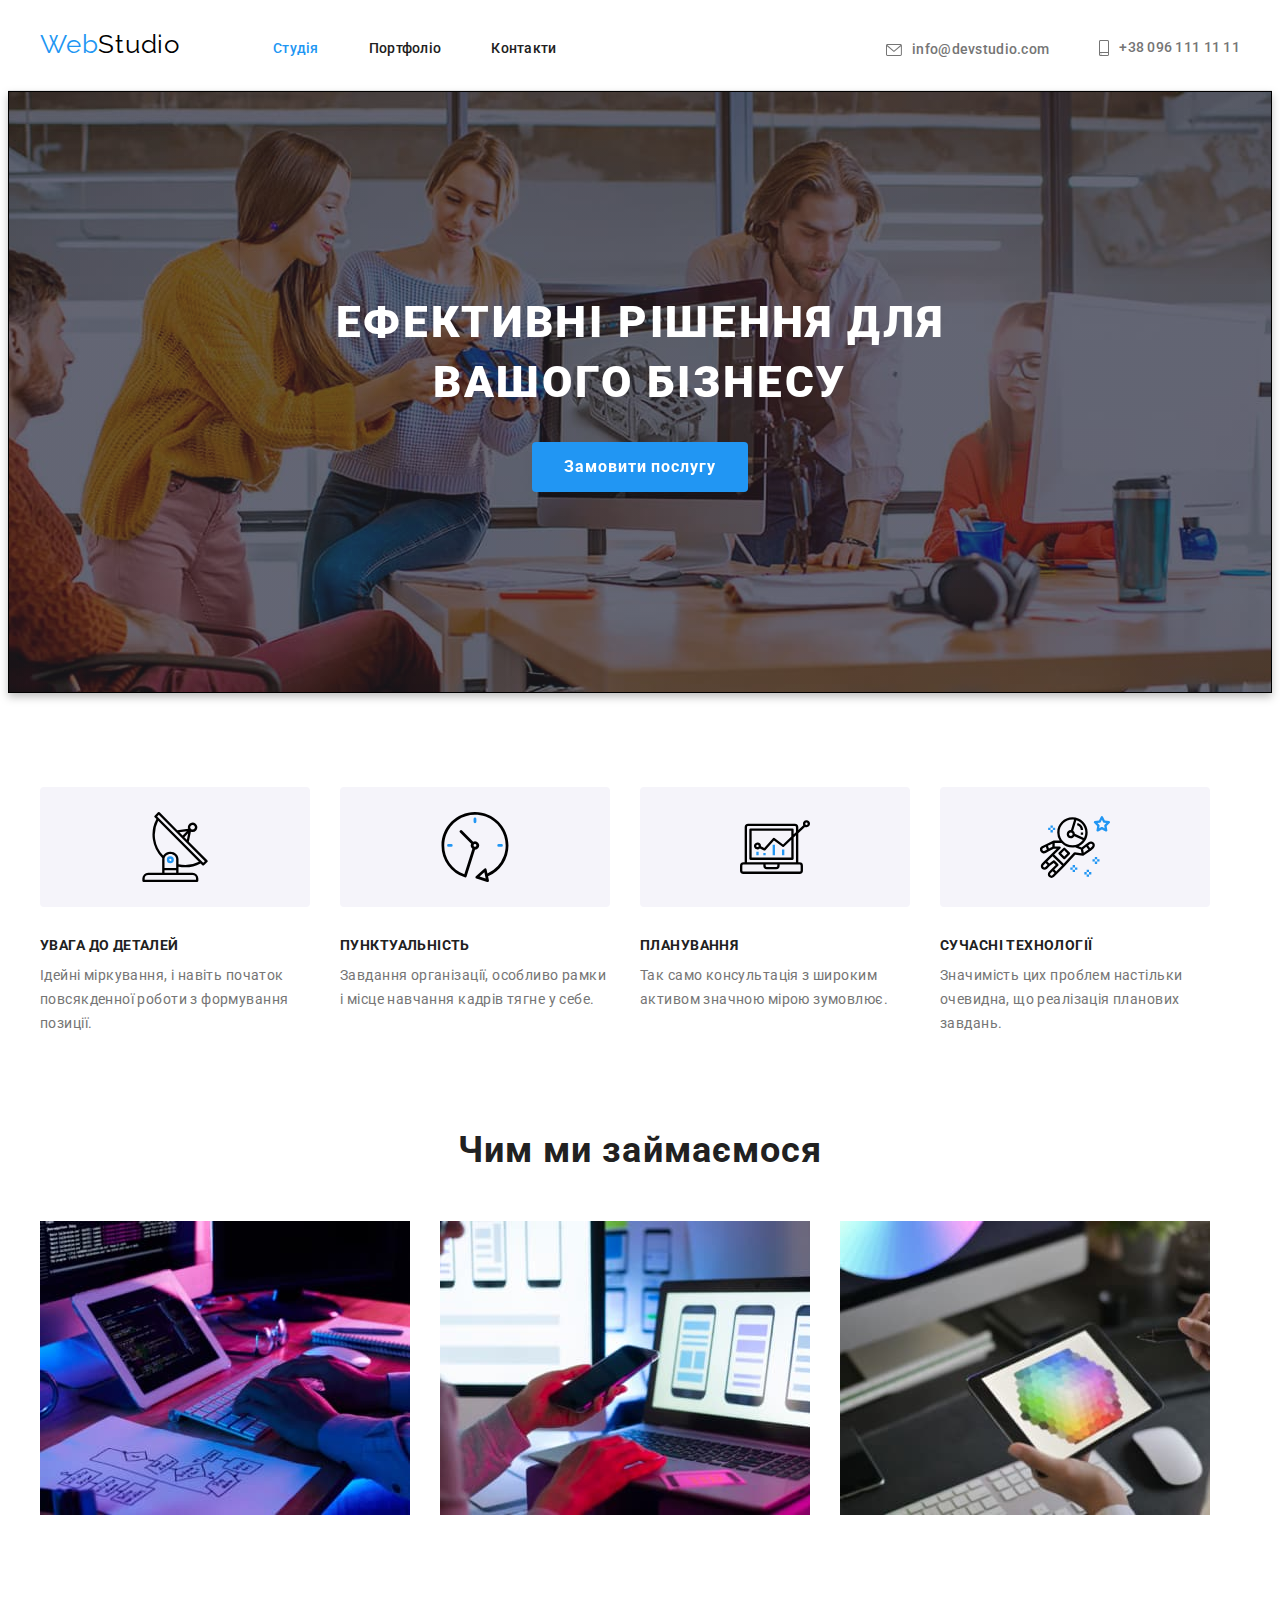
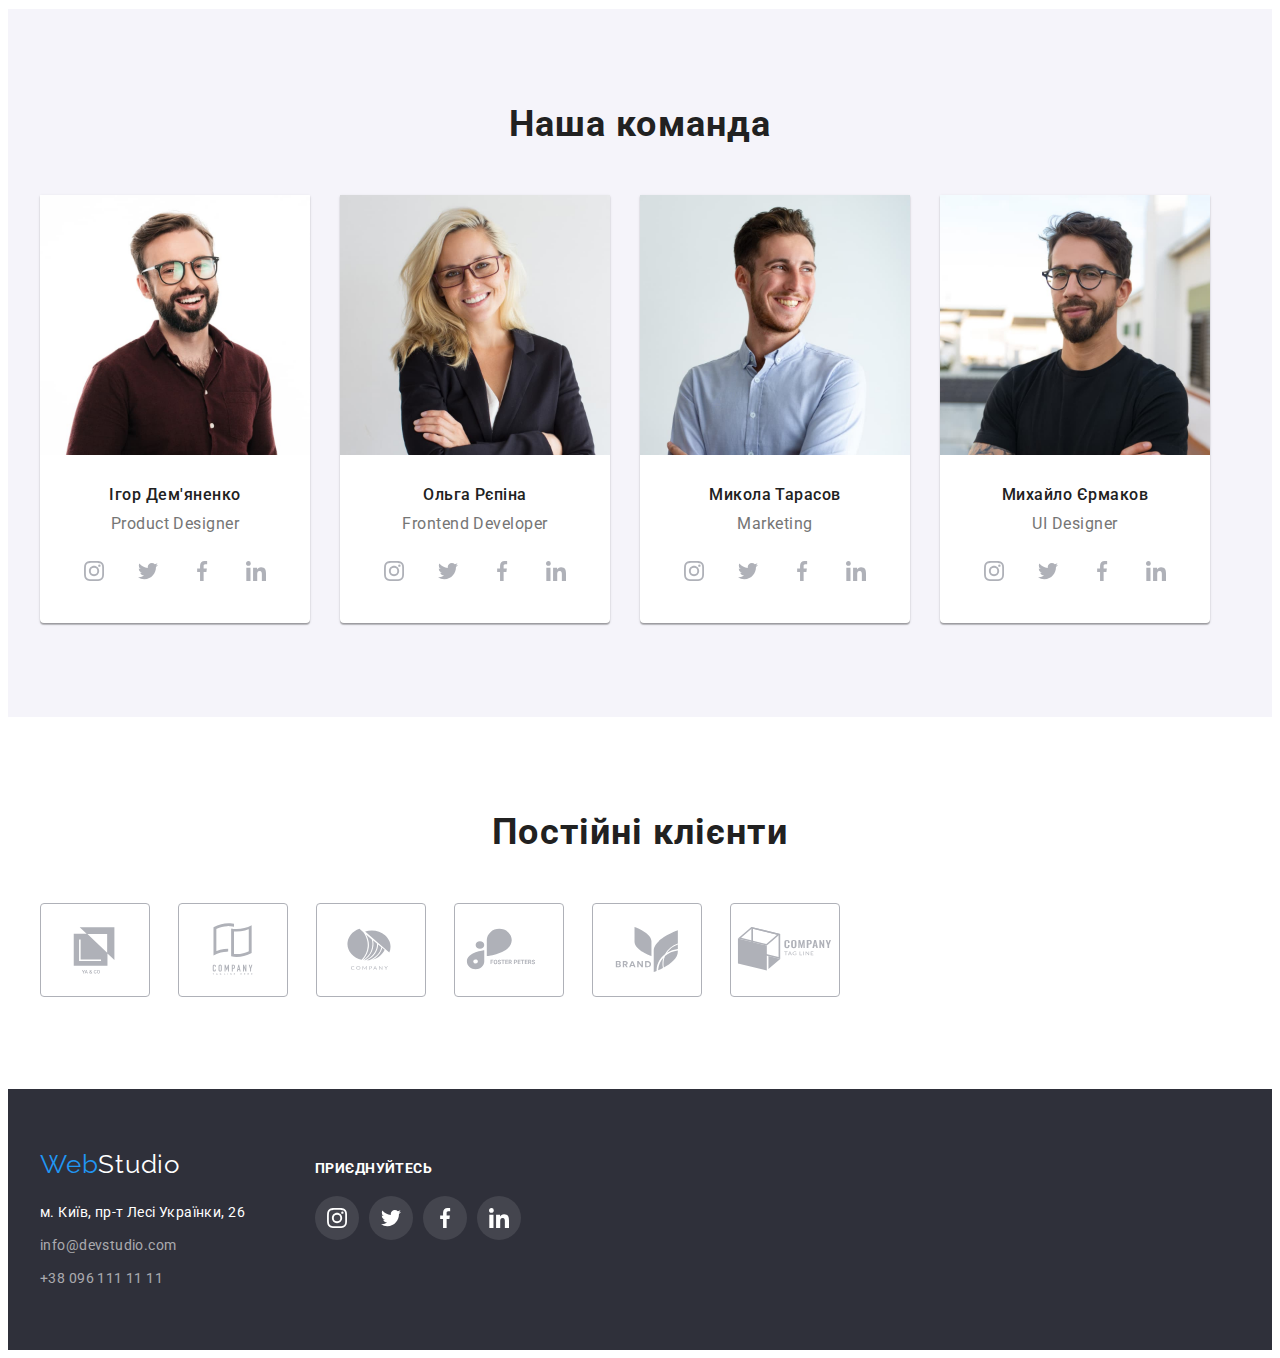
==== index.html @ cbd0a38f "hm4" ====
<!DOCTYPE html>
<html lang="UK">
  <head>
    <meta charset="UTF-8" />
    <meta http-equiv="X-UA-Compatible" content="IE=edge" />
    <meta name="viewport" content="width=device-width, initial-scale=1.0" />
    <title>Document</title>
    <!---------------------------- шфирти -->
    <link rel="preconnect" href="https://fonts.googleapis.com" />
    <link rel="preconnect" href="https://fonts.gstatic.com" crossorigin />
    <link
      href="https://fonts.googleapis.com/css2?family=Montserrat:wght@400;700&family=Raleway:wght@700&family=Roboto:wght@400;500;700;900&display=swap"
      rel="stylesheet"
    />
    <!-- -------------------------------нормалізатор -->
    <link
      rel="stylesheet"
      href="https://cdnjs.cloudflare.com/ajax/libs/modern-normalize/1.1.0/modern-normalize.min.css"
      integrity="sha512-wpPYUAdjBVSE4KJnH1VR1HeZfpl1ub8YT/NKx4PuQ5NmX2tKuGu6U/JRp5y+Y8XG2tV+wKQpNHVUX03MfMFn9Q=="
      crossorigin="anonymous"
      referrerpolicy="no-referrer"
    />
    <!-- ------------------------------------ екстернал табл стилів -->
    <link rel="stylesheet" href="./css/styles.css" />
  </head>
  <body>
    <header class="header">
      <!-- -----------------------------------------------контейнер -->
      <div class="container heder-container">
        <nav class="navigation">
          <a class="logo link" lang="en" href="./index.html"
            >Web<span class="header-logo">Studio</span></a
          >
          <ul class="navigation-list list">
            <li class="navigation-item">
              <a class="navigation-link link current" href="/index.html"
                >Студія</a
              >
            </li>
            <li class="navigation-item">
              <a class="navigation-link link" href="./portfolio.html"
                >Портфоліо</a
              >
            </li>
            <li class="navigation-item">
              <a class="navigation-link link" href="">Контакти</a>
            </li>
          </ul>
        </nav>
        <ul class="contact-list list">
          <li class="contact-item">
            <a class="item-contakt-link link" href="mailto:info@devstudio.com"
              ><svg class="header-mail-icon" width="16" height="12">
                <use href="./images/symbol-defs.svg#icon-envelope"></use></svg
              >info@devstudio.com</a
            >
          </li>
          <li class="contact-item">
            <a class="item-contakt-link link" href="tel:+380961111111"
              ><svg class="heder-tel-icon" width="10" height="16">
                <use href="./images/symbol-defs.svg#icon-smartphone"></use>
              </svg>
              +38 096 111 11 11</a
            >
          </li>
        </ul>
      </div>
    </header>
    <main>
      <!-- герой -->
      <!-- ---------------------------------------------------секція -->
      <section class="hero-section">
        <h1 class="hero-title">
          Ефективні рішення для <br />
          вашого бізнесу
        </h1>
        <button type="button" class="hero-btn">Замовити послугу</button>
      </section>
      <!-- переваги -->
      <!-- ---------------------------------------------------секція -->
      <section class="preference-section">
        <!-- ------------------------------------------------контейнер -->
        <div class="container">
          <h2 class="preference-title visually-hidden">Переваги</h2>
          <!-- Прихований заголовок -->
          <ul class="preference-list list">
            <li class="preference-item">
              <div class="preference-picture">
                <svg class="icon-antenna" width="70" height="70">
                  <use href="./images/symbol-defs.svg#icon-antenna"></use>
                </svg>
              </div>
              <h3 class="preference-subtitle">УВАГА ДО ДЕТАЛЕЙ</h3>
              <p class="preference-text">
                Ідейні міркування, і навіть початок повсякденної роботи з
                формування позиції.
              </p>
            </li>
            <li class="preference-item">
              <div class="preference-picture">
                <svg class="icon-clock" width="70" height="70">
                  <use href="./images/symbol-defs.svg#icon-clock"></use>
                </svg>
              </div>
              <h3 class="preference-subtitle">ПУНКТУАЛЬНІСТЬ</h3>
              <p class="preference-text">
                Завдання організації, особливо рамки і місце навчання кадрів
                тягне у себе.
              </p>
            </li>
            <li class="preference-item">
              <div class="preference-picture">
                <svg class="icon-diagram" width="70" height="70">
                  <use href="./images/symbol-defs.svg#icon-diagram"></use>
                </svg>
              </div>
              <h3 class="preference-subtitle">ПЛАНУВАННЯ</h3>
              <p class="preference-text">
                Так само консультація з широким активом значною мірою зумовлює.
              </p>
            </li>
            <li class="preference-item">
              <div class="preference-picture">
                <svg class="icon-astronaut" width="70" height="70">
                  <use href="./images/symbol-defs.svg#icon-astronaut"></use>
                </svg>
              </div>
              <h3 class="preference-subtitle">СУЧАСНІ ТЕХНОЛОГІЇ</h3>
              <p class="preference-text">
                Значимість цих проблем настільки очевидна, що реалізація
                планових завдань.
              </p>
            </li>
          </ul>
        </div>
      </section>
      <!-- робоча секція -->
      <!-- ---------------------------------------------------секція -->
      <section class="work work-section">
        <!-- ------------------------------------------------контейнер -->
        <div class="container">
          <h2 class="work-title">Чим ми займаємося</h2>
          <ul class="work-list list">
            <li class="work-list-item">
              <a href="">
                <img
                  src="./images/activity-1.jpg"
                  alt="Людина друкує на компютері"
                  width="370"
                />
              </a>
            </li>
            <li class="work-list-item">
              <a href="">
                <img
                  src="./images/activity-2.jpg"
                  alt="Синхронізація мобільного телефону та компютера"
                  width="370"
                />
              </a>
            </li>
            <li class="work-list-item">
              <a href="">
                <img
                  src="./images/activity-3.jpg"
                  alt="Людина малює фігури на планшеті"
                  width="370"
                />
              </a>
            </li>
          </ul>
        </div>
      </section>
      <!-- КОМАНДА -->
      <!-- ----------------------------------------------------секція -->
      <section class="team-section">
        <!-- ------------------------------------------------контейнер -->
        <div class="container">
          <h2 class="team-title">Наша команда</h2>
          <ul class="team-list list">
            <li class="team-list-item">
              <img
                class="team-list-img"
                src="./images/photo-1.jpg"
                alt="Член команди №1"
                width="270"
              />
              <div class="teammate-info">
                <h3 class="team-subtitle">Ігор Дем'яненко</h3>
                <p class="team-text">Product Designer</p>
                <ul class="socials-contacts list">
                  <li class="social-contacts-item">
                    <a
                      class="social-contacts-link link"
                      href="https://www.instagram.com/"
                      target="_blank"
                      rel="noopener noreferrer nofollow"
                      aria-label="Інстаграм"
                    >
                      <svg class="team-soc-icon" width="20" height="20">
                        <use
                          href="./images/symbol-defs.svg#icon-instagram"
                        ></use>
                      </svg>
                    </a>
                  </li>
                  <li class="social-contacts-item">
                    <a
                      class="social-contacts-link link"
                      href="https://twitter.com/"
                      target="_blank"
                      rel="noopener noreferrer nofollow"
                      aria-label="Твіттер"
                    >
                      <svg class="team-soc-icon" width="20" height="20">
                        <use href="./images/symbol-defs.svg#icon-twitter"></use>
                      </svg>
                    </a>
                  </li>
                  <li class="social-contacts-item">
                    <a
                      class="social-contacts-link link"
                      href="https://www.facebook.com/"
                      target="_blank"
                      rel="noopener noreferrer nofollow"
                      aria-label="Фейсбук"
                    >
                      <svg class="team-soc-icon" width="20" height="20">
                        <use
                          href="./images/symbol-defs.svg#icon-facebook"
                        ></use>
                      </svg>
                    </a>
                  </li>
                  <li class="social-contacts-item">
                    <a
                      class="social-contacts-link link"
                      href="https://www.linkedin.com"
                      target="_blank"
                      rel="noopener noreferrer nofollow"
                      aria-label="Лінкедін"
                    >
                      <svg class="team-soc-icon" width="20" height="20">
                        <use
                          href="./images/symbol-defs.svg#icon-linkedin"
                        ></use>
                      </svg>
                    </a>
                  </li>
                </ul>
              </div>
            </li>
            <li class="team-list-item">
              <img
                class="team-list-img"
                src="./images/photo-2.jpg"
                alt="Член команди №2"
                width="270"
              />
              <div class="teammate-info">
                <h3 class="team-subtitle">Ольга Рєпіна</h3>
                <p class="team-text">Frontend Developer</p>
                <ul class="socials-contacts list">
                  <li class="social-contacts-item">
                    <a
                      class="social-contacts-link link"
                      href="https://www.instagram.com/"
                      target="_blank"
                      rel="noopener noreferrer nofollow"
                      aria-label="Інстаграм"
                    >
                      <svg class="team-soc-icon" width="20" height="20">
                        <use
                          href="./images/symbol-defs.svg#icon-instagram"
                        ></use>
                      </svg>
                    </a>
                  </li>
                  <li class="social-contacts-item">
                    <a
                      class="social-contacts-link link"
                      href="https://twitter.com/"
                      target="_blank"
                      rel="noopener noreferrer nofollow"
                      aria-label="Твіттер"
                    >
                      <svg class="team-soc-icon" width="20" height="20">
                        <use href="./images/symbol-defs.svg#icon-twitter"></use>
                      </svg>
                    </a>
                  </li>
                  <li class="social-contacts-item">
                    <a
                      class="social-contacts-link link"
                      href="https://www.facebook.com/"
                      target="_blank"
                      rel="noopener noreferrer nofollow"
                      aria-label="Фейсбук"
                    >
                      <svg class="team-soc-icon" width="20" height="20">
                        <use
                          href="./images/symbol-defs.svg#icon-facebook"
                        ></use>
                      </svg>
                    </a>
                  </li>
                  <li class="social-contacts-item">
                    <a
                      class="social-contacts-link link"
                      href="https://www.linkedin.com"
                      target="_blank"
                      rel="noopener noreferrer nofollow"
                      aria-label="Лінкедін"
                    >
                      <svg class="team-soc-icon" width="20" height="20">
                        <use
                          href="./images/symbol-defs.svg#icon-linkedin"
                        ></use>
                      </svg>
                    </a>
                  </li>
                </ul>
              </div>
            </li>
            <li class="team-list-item">
              <img
                class="team-list-img"
                src="./images/photo-3.jpg"
                alt="Член команди №3"
                width="270"
              />
              <div class="teammate-info">
                <h3 class="team-subtitle">Микола Тарасов</h3>
                <p class="team-text">Marketing</p>
                <ul class="socials-contacts list">
                  <li class="social-contacts-item">
                    <a
                      class="social-contacts-link link"
                      href="https://www.instagram.com/"
                      target="_blank"
                      rel="noopener noreferrer nofollow"
                      aria-label="Інстаграм"
                    >
                      <svg class="team-soc-icon" width="20" height="20">
                        <use
                          href="./images/symbol-defs.svg#icon-instagram"
                        ></use>
                      </svg>
                    </a>
                  </li>
                  <li class="social-contacts-item">
                    <a
                      class="social-contacts-link link"
                      href="https://twitter.com/"
                      target="_blank"
                      rel="noopener noreferrer nofollow"
                      aria-label="Твіттер"
                    >
                      <svg class="team-soc-icon" width="20" height="20">
                        <use href="./images/symbol-defs.svg#icon-twitter"></use>
                      </svg>
                    </a>
                  </li>
                  <li class="social-contacts-item">
                    <a
                      class="social-contacts-link link"
                      href="https://www.facebook.com/"
                      target="_blank"
                      rel="noopener noreferrer nofollow"
                      aria-label="Фейсбук"
                    >
                      <svg class="team-soc-icon" width="20" height="20">
                        <use
                          href="./images/symbol-defs.svg#icon-facebook"
                        ></use>
                      </svg>
                    </a>
                  </li>
                  <li class="social-contacts-item">
                    <a
                      class="social-contacts-link link"
                      href="https://www.linkedin.com"
                      target="_blank"
                      rel="noopener noreferrer nofollow"
                      aria-label="Лінкедін"
                    >
                      <svg class="team-soc-icon" width="20" height="20">
                        <use
                          href="./images/symbol-defs.svg#icon-linkedin"
                        ></use>
                      </svg>
                    </a>
                  </li>
                </ul>
              </div>
            </li>
            <li class="team-list-item">
              <img
                class="team-list-img"
                src="./images/photo-4.jpg"
                alt="Член команди №4"
                width="270"
              />
              <div class="teammate-info">
                <h3 class="team-subtitle">Михайло Єрмаков</h3>
                <p class="team-text">UI Designer</p>
                <ul class="socials-contacts list">
                  <li class="social-contacts-item">
                    <a
                      class="social-contacts-link link"
                      href="https://www.instagram.com/"
                      target="_blank"
                      rel="noopener noreferrer nofollow"
                      aria-label="Інстаграм"
                    >
                      <svg class="team-soc-icon" width="20" height="20">
                        <use
                          href="./images/symbol-defs.svg#icon-instagram"
                        ></use>
                      </svg>
                    </a>
                  </li>
                  <li class="social-contacts-item">
                    <a
                      class="social-contacts-link link"
                      href="https://twitter.com/"
                      target="_blank"
                      rel="noopener noreferrer nofollow"
                      aria-label="Твіттер"
                    >
                      <svg class="team-soc-icon" width="20" height="20">
                        <use href="./images/symbol-defs.svg#icon-twitter"></use>
                      </svg>
                    </a>
                  </li>
                  <li class="social-contacts-item">
                    <a
                      class="social-contacts-link link"
                      href="https://www.facebook.com/"
                      target="_blank"
                      rel="noopener noreferrer nofollow"
                      aria-label="Фейсбук"
                    >
                      <svg class="team-soc-icon" width="20" height="20">
                        <use
                          href="./images/symbol-defs.svg#icon-facebook"
                        ></use>
                      </svg>
                    </a>
                  </li>
                  <li class="social-contacts-item">
                    <a
                      class="social-contacts-link link"
                      href="https://www.linkedin.com"
                      target="_blank"
                      rel="noopener noreferrer nofollow"
                      aria-label="Лінкедін"
                    >
                      <svg class="team-soc-icon" width="20" height="20">
                        <use
                          href="./images/symbol-defs.svg#icon-linkedin"
                        ></use>
                      </svg>
                    </a>
                  </li>
                </ul>
              </div>
            </li>
          </ul>
        </div>
      </section>
      <!-- -----------------------------------------ПОСТІЙНІ КЛІЄНТИ -->
      <!-- --------------------------------------------секція -->
      <section class="clients-section">
        <div class="container">
          <h2 class="clients-title">Постійні клієнти</h2>
          <ul class="clients-list list">
            <li class="client-item">
              <a
                class="client-link link"
                href=""
                target="_blank"
                rel="noopener noreferrer nofollow"
                aria-label="клієнт"
              >
                <svg class="clients-icon" width="106" height="60">
                  <use href="./images/symbol-defs.svg#icon-Logo"></use></svg
              ></a>
            </li>
            <li class="client-item">
              <a
                class="client-link link"
                href=""
                target="_blank"
                rel="noopener noreferrer nofollow"
                aria-label="клієнт"
              >
                <svg class="clients-icon" width="106" height="60">
                  <use href="./images/symbol-defs.svg#icon-Logo-1"></use></svg
              ></a>
            </li>
            <li class="client-item">
              <a
                class="client-link link"
                href=""
                target="_blank"
                rel="noopener noreferrer nofollow"
                aria-label="клієнт"
              >
                <svg class="clients-icon" width="106" height="60">
                  <use href="./images/symbol-defs.svg#icon-Logo-2"></use></svg
              ></a>
            </li>
            <li class="client-item">
              <a
                class="client-link link"
                href=""
                target="_blank"
                rel="noopener noreferrer nofollow"
                aria-label="клієнт"
              >
                <svg class="clients-icon" width="106" height="60">
                  <use href="./images/symbol-defs.svg#icon-Logo-3"></use></svg
              ></a>
            </li>
            <li class="client-item">
              <a
                class="client-link link"
                href=""
                target="_blank"
                rel="noopener noreferrer nofollow"
                aria-label="клієнт"
              >
                <svg class="clients-icon" width="106" height="60">
                  <use href="./images/symbol-defs.svg#icon-Logo-4"></use></svg
              ></a>
            </li>
            <li class="client-item">
              <a
                class="client-link link"
                href=""
                target="_blank"
                rel="noopener noreferrer nofollow"
                aria-label="клієнт"
              >
                <svg class="clients-icon" width="106" height="60">
                  <use href="./images/symbol-defs.svg#icon-Logo-5"></use></svg
              ></a>
            </li>
          </ul>
        </div>
      </section>
    </main>
    <!-- ФУТЕР -->
    <footer class="footer">
      <!-- -----------------------------------------------контейнер -->
      <div class="container footer-container">
        <div class="footer-addres">
          <a class="logo-link-footer link" href="./index.html"
            >Web<span class="footer-logo">Studio</span></a
          >
          <address class="address">
            <ul class="address-list list">
              <li class="address-link-item">
                <a
                  class="address-map"
                  href=""
                  target="_blank"
                  rel="noopener noreferrer nofollow"
                  >м. Київ, пр-т Лесі Українки, 26</a
                >
              </li>
              <li class="address-link-item">
                <a class="address-mail" href="mailto:info@devstudio.com"
                  >info@devstudio.com</a
                >
              </li>
              <li class="address-link-item">
                <a class="address-tel" href="tel:+380961111111"
                  >+38 096 111 11 11</a
                >
              </li>
            </ul>
          </address>
        </div>
        <div class="social-footer">
          <h3 class="social-frtitle">приєднуйтесь</h3>
          <ul class="social-frlist list">
            <li class="social-fritem">
              <a
                class="social-frlink link"
                href="https://www.instagram.com/"
                target="_blank"
                rel="noopener noreferrer nofollow"
                aria-label="Інстаграм"
              >
                <svg class="footer-soc-icon" width="20" height="20">
                  <use
                    href="./images/symbol-defs.svg#icon-instagram"
                  ></use></svg
              ></a>
            </li>
            <li class="social-fritem">
              <a
                class="social-frlink link"
                href="https://twitter.com/"
                target="_blank"
                rel="noopener noreferrer nofollow"
                aria-label="Твіттер"
              >
                <svg class="footer-soc-icon" width="20" height="20">
                  <use href="./images/symbol-defs.svg#icon-twitter"></use></svg
              ></a>
            </li>
            <li class="social-fritem">
              <a
                class="social-frlink link"
                href="https://www.facebook.com/"
                target="_blank"
                rel="noopener noreferrer nofollow"
                aria-label="Фейсбук"
              >
                <svg class="footer-soc-icon" width="20" height="20">
                  <use href="./images/symbol-defs.svg#icon-facebook"></use></svg
              ></a>
            </li>
            <li class="social-fritem">
              <a
                class="social-frlink link"
                href="https://www.linkedin.com"
                target="_blank"
                rel="noopener noreferrer nofollow"
                aria-label="Лінкедін"
              >
                <svg class="footer-soc-icon" width="20" height="20">
                  <use href="./images/symbol-defs.svg#icon-linkedin"></use></svg
              ></a>
            </li>
          </ul>
        </div>
      </div>
    </footer>
  </body>
</html>
---- css/styles.css ----
:root {
  --brand-color: #2196f3;
  --text-color: #757575;
}

body {
  font-family: "Roboto", sans-serif;
  background-color: #ffffff;
}

/*---------------------- лінк ліст */
.link {
  text-decoration: none;
}
.list {
  list-style: none;
  margin: 0;
  padding: 0;
}
h1,
h2,
h3,
h4,
h5,
h6,
p {
  margin: 0;
}
img {
  display: block;
  max-width: 100%;
  height: auto;
}
.container {
  width: 1200px;
  padding-left: 15px;
  padding-right: 15px;
  margin-left: auto;
  margin-right: auto;
}
/* ------------------------------Хедер */
.header {
  background-color: #ffffff;
  border-bottom: 1px solid #ececec;
}
.logo {
  font-family: "Raleway", sans-serif;
  font-size: 26px;
  line-height: 1.19;
  letter-spacing: 0.03em;
  color: var(--brand-color);
}

.header-logo {
  color: #000000;
}

.heder-container {
  display: flex;
  align-items: center;
}

/*---------------------- навігація */

.navigation {
  display: flex;
  align-items: baseline;
}

.navigation-list {
  display: flex;
  margin-left: 93px;
  text-align: center;
}
.navigation-item:not(:last-child) {
  margin-right: 50px;
}

.navigation-link {
  display: block;
  padding-top: 32px;
  padding-bottom: 32px;

  font-weight: 500;
  font-size: 14px;
  line-height: 1.14;
  letter-spacing: 0.02em;
  color: #212121;
}
.navigation-link:hover,
.navigation-link:focus {
  color: var(--brand-color);
}
.contact-list {
  display: flex;
  margin-left: auto;
  align-items: baseline;
}
.contact-item:not(:last-child) {
  margin-right: 50px;
}
.item-contakt-link {
  display: flex;
  align-items: center;
  padding-top: 32px;
  padding-bottom: 32px;

  font-weight: 500;
  font-size: 14px;
  line-height: 1.14;
  letter-spacing: 0.02em;
  color: var(--text-color);
}
.header-mail-icon,
.heder-tel-icon {
  fill: currentColor;
  margin-right: 10px;
}
.item-contakt-link:hover,
.item-contakt-link:focus {
  color: var(--brand-color);
}
.navigation-link.current {
  color: var(--brand-color);
}

/*------------------------------ ГЕРОЙ */
.hero-section {
  max-width: 1600px;
  margin-left: auto;
  margin-right: auto;
  padding-top: 200px;
  padding-bottom: 200px;
  text-align: center;
  border: 1px solid #000000;
  filter: drop-shadow(0px 4px 4px rgba(0, 0, 0, 0.25));

  background: #2f303a;
  background-image: linear-gradient(
      rgba(47, 48, 58, 0.4),
      rgba(47, 48, 58, 0.4)
    ),
    url(../images/hero-img.jpg);
  background-repeat: no-repeat;
  background-position: center;
  background-size: cover;
}

.hero-title {
  font-weight: 900;
  font-size: 44px;
  line-height: calc(60 / 44);
  text-align: center;
  letter-spacing: 0.06em;
  text-transform: uppercase;
  color: #ffffff;
  margin-bottom: 30px;
}

.hero-btn {
  display: inline-block;
  font-family: inherit;
  font-style: normal;
  font-weight: 700;
  font-size: 16px;
  line-height: calc(30 / 16);
  letter-spacing: 0.06em;
  color: #ffffff;

  min-width: 216px;
  min-height: 50px;
  padding: 8px 30px;
  border-radius: 4px;
  border-color: transparent;
  cursor: pointer;
  background: var(--brand-color);
}

.hero-btn:hover,
.hero-btn:focus {
  background-color: rgb(8, 117, 219);
}

/*------------------------------ ПЕРЕВАГИ */
.preference-section {
  padding-top: 94px;
  padding-bottom: 94px;
}
.visually-hidden {
  position: absolute;
  white-space: nowrap;
  width: 1px;
  height: 1px;
  overflow: hidden;
  border: 0;
  padding: 0;
  clip: rect(0 0 0 0);
  clip-path: inset(50%);
  margin: -1px;
}
.preference-list {
  display: flex;
  text-align: left;
  gap: 30px;
}
.preference-item {
  width: 270px;
}
.preference-picture {
  display: flex;
  justify-content: center;
  align-items: center;
  height: 120px;
  background-color: #f5f4fa;
  border-radius: 4px;
  margin-bottom: 30px;
}

.preference-subtitle {
  font-size: 14px;
  line-height: calc(16 / 14);
  letter-spacing: 0.03em;
  text-transform: uppercase;
  color: #212121;

  margin-bottom: 10px;
}
.preference-text {
  font-size: 14px;
  line-height: calc(24 / 14);
  letter-spacing: 0.03em;
  color: var(--text-color);
}

/* -----------------------------ЗАЙНЯТІСТЬ */
.work-section {
  padding-bottom: 94px;
}
.work-title {
  font-size: 36px;
  line-height: calc(42 / 36);
  text-align: center;
  letter-spacing: 0.03em;
  color: #212121;

  margin-bottom: 50px;
}
.work-list {
  display: flex;
  gap: 30px;
}

/* ------------------------------КОМАНДА */
.team-section {
  padding-top: 94px;
  padding-bottom: 94px;
  background: #f5f4fa;
}

.team-title {
  font-size: 36px;
  line-height: calc(42 / 36);
  text-align: center;
  letter-spacing: 0.03em;
  color: #212121;
  margin-bottom: 50px;
}
.team-list {
  display: flex;
  gap: 30px;
}

.team-list-item {
  width: 270px;
  border-radius: 0px 0px 4px 4px;
  background: #ffffff;
  box-shadow: 0px 1px 3px rgba(0, 0, 0, 0.12), 0px 1px 1px rgba(0, 0, 0, 0.14),
    0px 2px 1px rgba(0, 0, 0, 0.2);
}
.teammate-info {
  text-align: center;
  padding-top: 30px;
  padding-bottom: 30px;
}
.team-subtitle {
  font-weight: 500;
  font-size: 16px;
  line-height: calc(19 / 16);
  letter-spacing: 0.03em;
  color: #212121;

  margin-bottom: 10px;
}
.team-text {
  font-size: 16px;
  line-height: calc(19 / 16);
  letter-spacing: 0.03em;
  color: var(--text-color);
  margin-bottom: 16px;
}
.socials-contacts {
  display: flex;
  justify-content: center;
  align-items: center;
  gap: 10px;
}
.social-contacts-item {
  width: 44px;
  height: 44px;
}
.social-contacts-link {
  display: flex;
  justify-content: center;
  align-items: center;
  border-radius: 50%;
  width: 100%;
  height: 100%;
  color: #AFB1B8;
}
.team-soc-icon {
  fill: currentColor;
}
.social-contacts-link:hover,
.social-contacts-link:focus {
  background-color: var(--brand-color);
}
.social-contacts-link:hover .team-soc-icon,
.social-contacts-link:focus .team-soc-icon {
  fill: #ffffff;
}
/* <!-- -----------ПОСТІЙНІ КЛІЄНТИ --> */
.clients-section {
  padding-top: 94px;
  padding-bottom: 94px;
}
.clients-title {
  font-size: 36px;
  line-height: calc(42 / 36);
  text-align: center;
  letter-spacing: 0.03em;
  color: #212121;
  margin-bottom: 50px;
}

.clients-list {
  display: flex;
  gap: 30px;
}
.client-item {
  flex-basis: calc((100% -30 * 5) / 6);
  height: 92px;
}
.client-link {
  width: 100%;
  height: 100%;

  display: flex;
  justify-content: center;
  align-items: center;
  color: #afb1b8;
  border: 1px solid #afb1b8;
  border-radius: 4px;
}
.client-link:hover,
.client-link:focus {
  border: 1px solid var(--brand-color);
}
.clients-icon {
  fill: currentColor;
}
.client-link:hover .clients-icon,
.client-link:focus .clients-icon {
  fill: var(--brand-color);
}

/* _____________________ФУТЕР */

.footer {
  background: #2f303a;
  padding-top: 60px;
  padding-bottom: 60px;
}
.footer-container {
  display: flex;
  align-items: baseline;
}
.logo-link-footer {
  display: inline-block;
  font-family: "Raleway", sans-serif;
  font-size: 26px;
  line-height: calc(31 / 26);
  letter-spacing: 0.03em;
  color: var(--brand-color);
  margin-bottom: 20px;
}
.footer-logo {
  color: #ffffff;
}

.address-map {
  font-size: 14px;
  line-height: calc(24 / 14);
  letter-spacing: 0.03em;
  font-style: normal;
  color: #ffffff;
  display: inline-block;
  margin-bottom: 9px;
}

.address-map,
.address-tel,
.address-mail {
  text-decoration: none;
}

.address-mail {
  display: inline-block;
  margin-bottom: 9px;
}
.address-tel,
.address-mail {
  font-style: normal;
  font-size: 14px;
  line-height: calc(24 / 14);
  letter-spacing: 0.03em;
  color: rgba(255, 255, 255, 0.6);
}
.address-tel:hover,
.address-tel:focus {
  color: var(--brand-color);
}
.address-mail:hover,
.address-mail:focus {
  color: var(--brand-color);
}
.social-footer {
  margin-left: 70px;
}
.social-frtitle {
  font-size: 14px;
  line-height: calc(16 / 14);
  letter-spacing: 0.03em;
  text-transform: uppercase;
  color: #ffffff;
  margin-bottom: 20px;
}
.social-frlist {
  display: flex;
  justify-content: center;
  text-align: center;
  gap: 10px;
}
.social-fritem {
  width: 44px;
  height: 44px;
}
.social-frlink {
  display: flex;
  justify-content: center;
  align-items: center;
  width: 100%;
  height: 100%;
  color: #ffffff;
  background-color: rgba(255, 255, 255, 0.1);
  border-radius: 50%;
}
.social-frlink:hover,
.social-frlink:focus {
  background-color: var(--brand-color);
}
.footer-soc-icon {
  fill: currentColor;
}

/* =================================== */
/* =========ПОРТФОЛІО ХТМЛ============ */
/* =================================== */
.portfolio-section {
  padding-top: 94px;
  padding-bottom: 94px;
}
.portfolio-filtrs {
  display: flex;
  gap: 8px;
  align-items: center;
  justify-content: center;
  margin-bottom: 50px;
}

.filtr-btn {
  font-family: inherit;
  font-style: normal;
  font-weight: 500;
  font-size: 16px;
  line-height: calc(26 / 16);
  text-align: center;
  letter-spacing: 0.03em;
  color: #212121;
  background: #f5f4fa;
  border-radius: 4px;
  cursor: pointer;
  padding: 6px 22px;
  border-color: transparent;
}
.filtr-btn:hover,
.filtr-btn:focus {
  color: #ffffff;
  background-color: var(--brand-color);
  box-shadow: 0px 3px 1px rgba(0, 0, 0, 0.1), 0px 1px 2px rgba(0, 0, 0, 0.08),
    0px 2px 2px rgba(0, 0, 0, 0.12);
}

/* список 2 */
.portfolio-projects {
  display: flex;
  flex-wrap: wrap;
  margin-left: -30px;
  margin-top: -30px;
}
.p-projects-item {
  flex-basis: calc(100% / 3 - 30px);
  margin-left: 30px;
  margin-top: 30px;
}
.p-projects-title {
  margin-bottom: 4px;
  font-size: 18px;
  line-height: calc(36 / 18);
  letter-spacing: 0.06em;
  color: #212121;
}
.p-projects-text {
  font-size: 16px;
  line-height: calc(30 / 16);
  letter-spacing: 0.03em;
  color: #757575;
}
.project-info {
  padding: 20px 24px;
  border: 1px solid #eeeeee;
  border-top: none;
}
.p-projects-link {
  display: block;
}
.p-projects-item:hover .p-projects-link,
.p-projects-item:focus .p-projects-link {
  box-shadow: 0px 1px 1px rgba(0, 0, 0, 0.12), 0px 4px 4px rgba(0, 0, 0, 0.06),
    1px 4px 6px rgba(0, 0, 0, 0.16);
}
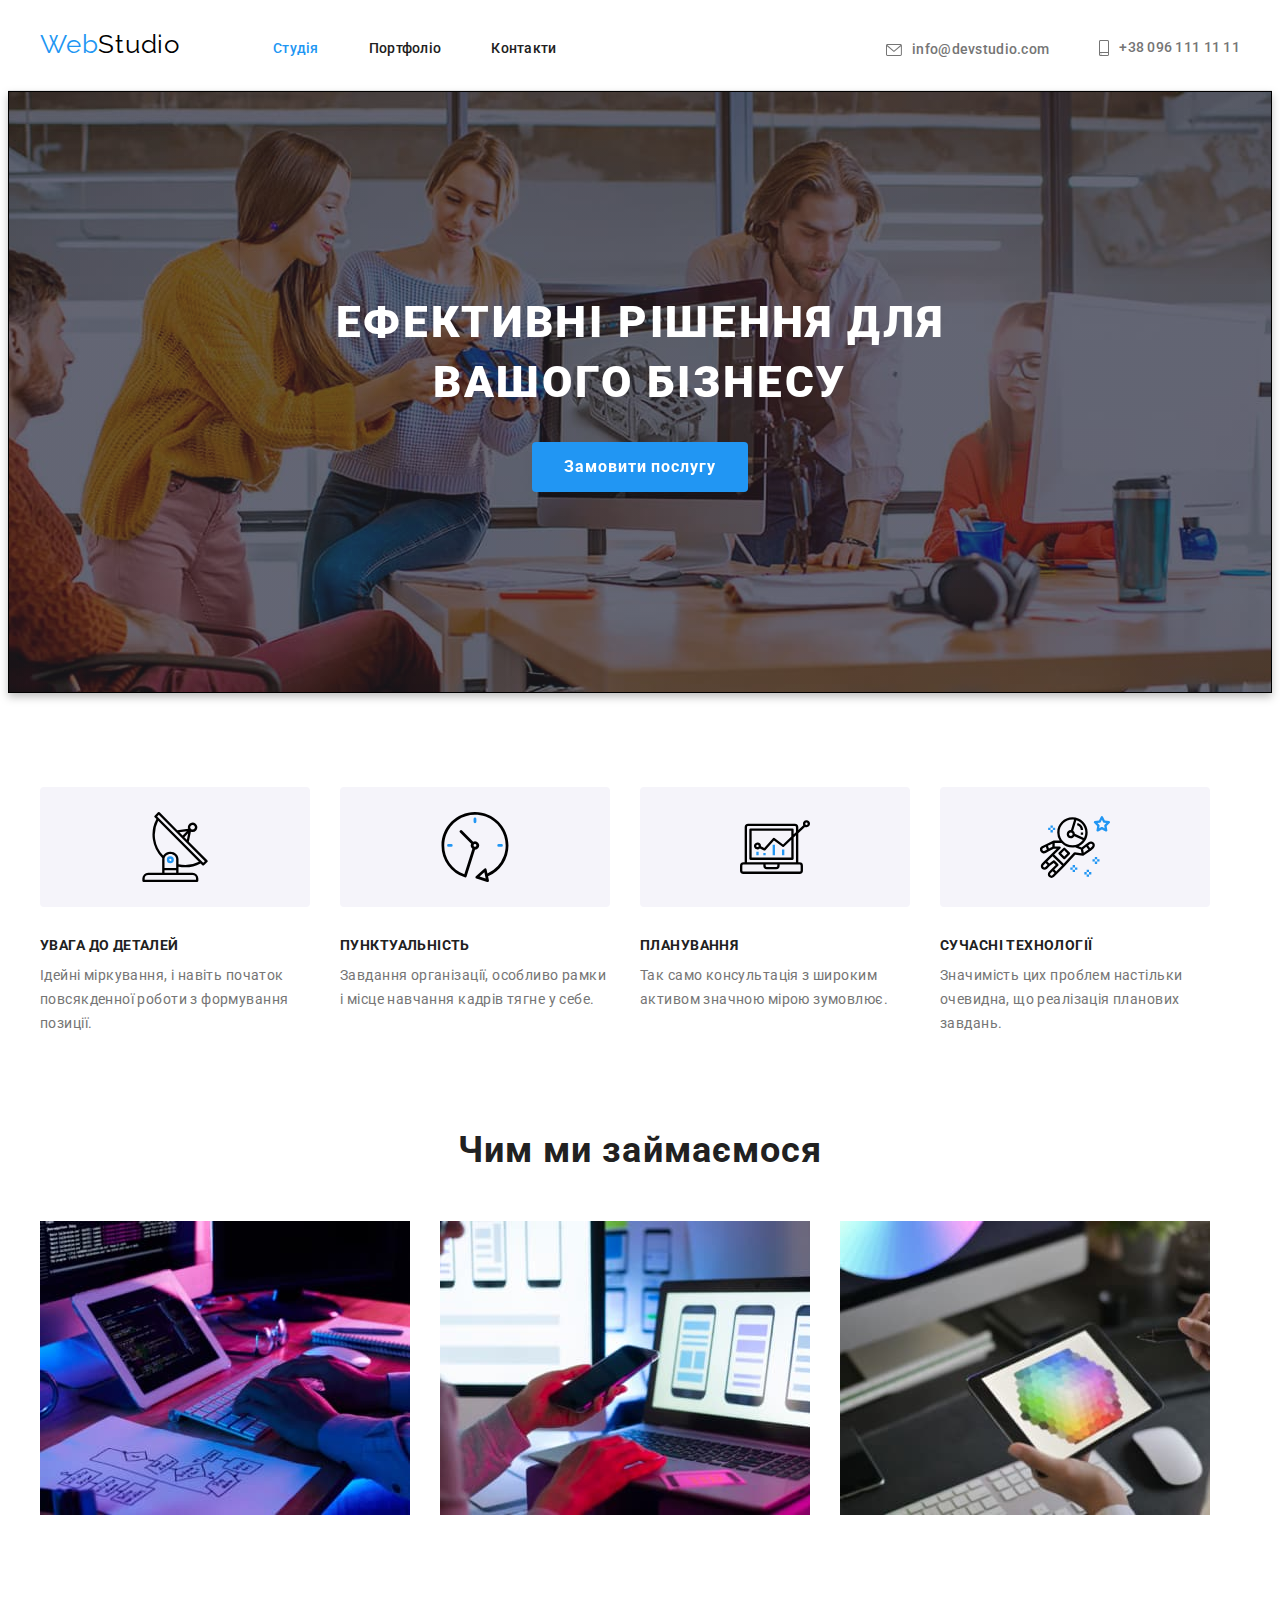
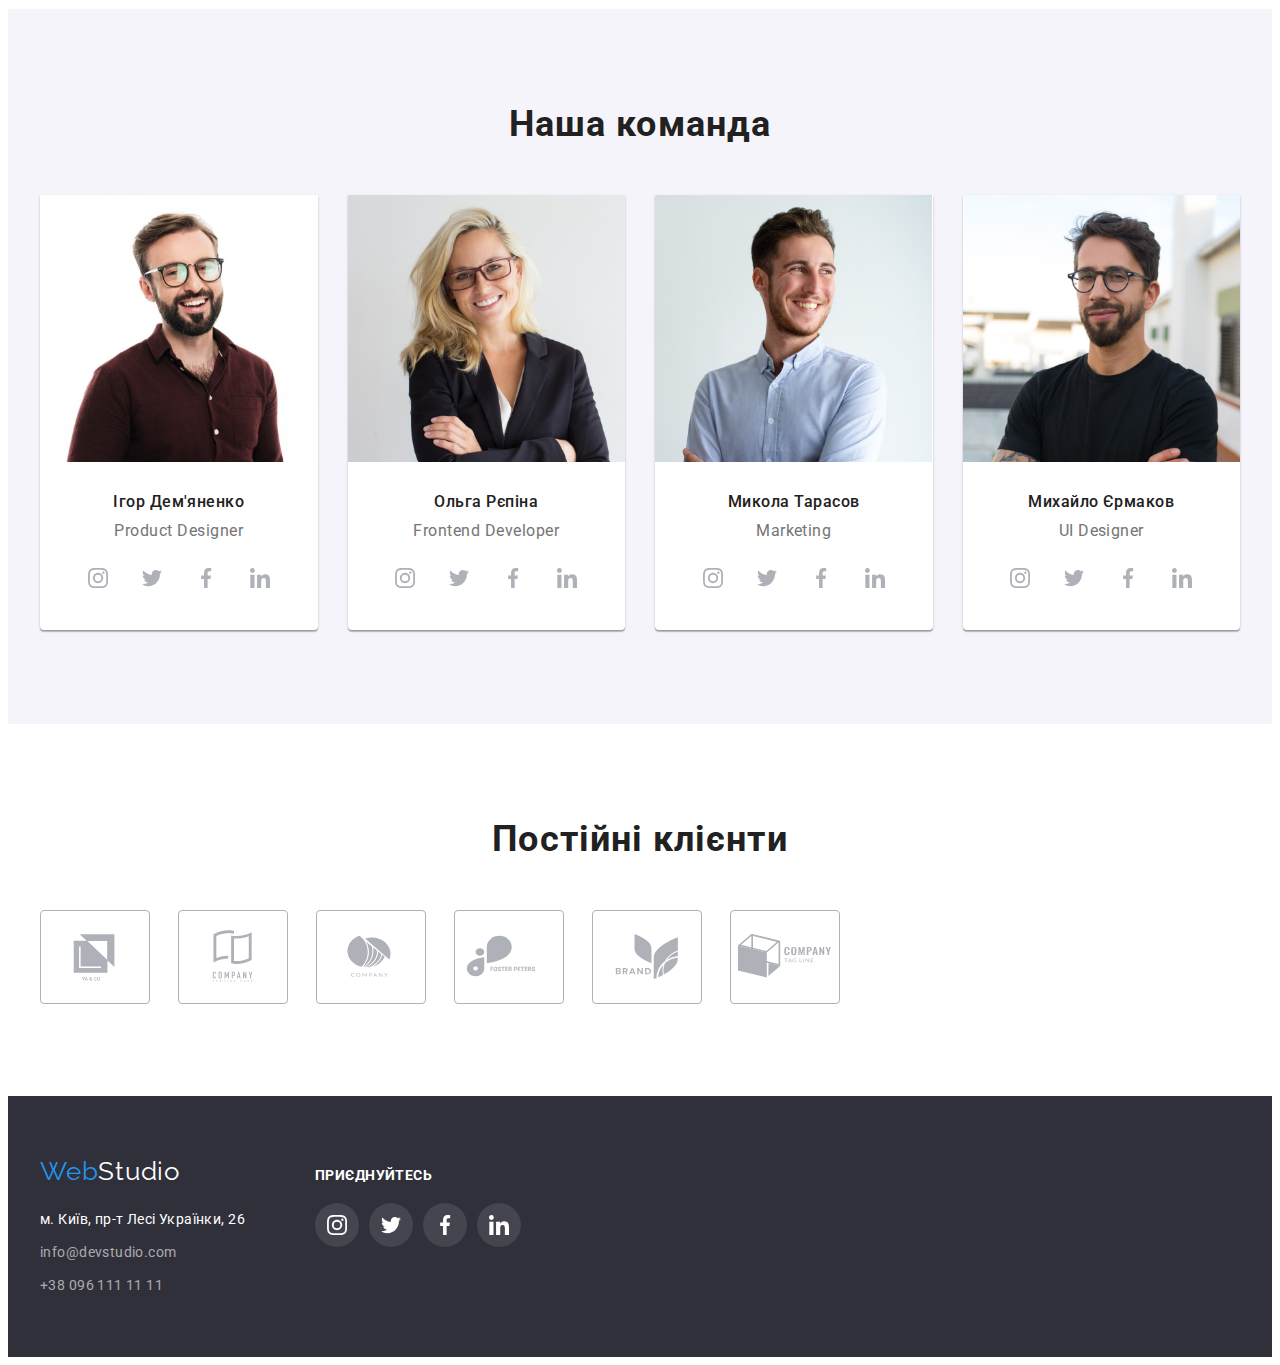
==== commit 96233b97: "+flex-basis - margin team" ====
--- a/index.html
+++ b/index.html
@@ -183,7 +183,7 @@
                 class="team-list-img"
                 src="./images/photo-1.jpg"
                 alt="Член команди №1"
-                width="270"
+                width=""
               />
               <div class="teammate-info">
                 <h3 class="team-subtitle">Ігор Дем'яненко</h3>
@@ -255,7 +255,6 @@
                 class="team-list-img"
                 src="./images/photo-2.jpg"
                 alt="Член команди №2"
-                width="270"
               />
               <div class="teammate-info">
                 <h3 class="team-subtitle">Ольга Рєпіна</h3>
@@ -327,7 +326,6 @@
                 class="team-list-img"
                 src="./images/photo-3.jpg"
                 alt="Член команди №3"
-                width="270"
               />
               <div class="teammate-info">
                 <h3 class="team-subtitle">Микола Тарасов</h3>
@@ -399,7 +397,6 @@
                 class="team-list-img"
                 src="./images/photo-4.jpg"
                 alt="Член команди №4"
-                width="270"
               />
               <div class="teammate-info">
                 <h3 class="team-subtitle">Михайло Єрмаков</h3>
--- a/css/styles.css
+++ b/css/styles.css
@@ -267,11 +267,14 @@
 }
 .team-list {
   display: flex;
-  gap: 30px;
+  margin-left: -30px;
+  margin-top: -30px;
 }
 
 .team-list-item {
-  width: 270px;
+  flex-basis: calc(100% / 4 - 30px);
+  margin-left: 30px;
+  margin-top: 30px;
   border-radius: 0px 0px 4px 4px;
   background: #ffffff;
   box-shadow: 0px 1px 3px rgba(0, 0, 0, 0.12), 0px 1px 1px rgba(0, 0, 0, 0.14),
@@ -317,17 +320,15 @@
   height: 100%;
   color: #AFB1B8;
 }
-.team-soc-icon {
-  fill: currentColor;
-}
 .social-contacts-link:hover,
 .social-contacts-link:focus {
   background-color: var(--brand-color);
-}
-.social-contacts-link:hover .team-soc-icon,
-.social-contacts-link:focus .team-soc-icon {
-  fill: #ffffff;
-}
+  color:#ffffff;
+}
+.team-soc-icon {
+  fill: currentColor;
+}
+
 /* <!-- -----------ПОСТІЙНІ КЛІЄНТИ --> */
 .clients-section {
   padding-top: 94px;
@@ -364,13 +365,10 @@
 .client-link:hover,
 .client-link:focus {
   border: 1px solid var(--brand-color);
+  color: var(--brand-color);
 }
 .clients-icon {
   fill: currentColor;
-}
-.client-link:hover .clients-icon,
-.client-link:focus .clients-icon {
-  fill: var(--brand-color);
 }
 
 /* _____________________ФУТЕР */
@@ -396,39 +394,31 @@
 .footer-logo {
   color: #ffffff;
 }
-
 .address-map {
   font-size: 14px;
   line-height: calc(24 / 14);
   letter-spacing: 0.03em;
   font-style: normal;
+   text-decoration: none;
   color: #ffffff;
   display: inline-block;
   margin-bottom: 9px;
 }
-
-.address-map,
 .address-tel,
 .address-mail {
+  display: inline-block;
+  font-style: normal;
+  font-size: 14px;
+  line-height: calc(24 / 14);
+  letter-spacing: 0.03em;
   text-decoration: none;
-}
-
+  color: rgba(255, 255, 255, 0.6);
+}
 .address-mail {
-  display: inline-block;
   margin-bottom: 9px;
 }
-.address-tel,
-.address-mail {
-  font-style: normal;
-  font-size: 14px;
-  line-height: calc(24 / 14);
-  letter-spacing: 0.03em;
-  color: rgba(255, 255, 255, 0.6);
-}
 .address-tel:hover,
-.address-tel:focus {
-  color: var(--brand-color);
-}
+.address-tel:focus,
 .address-mail:hover,
 .address-mail:focus {
   color: var(--brand-color);
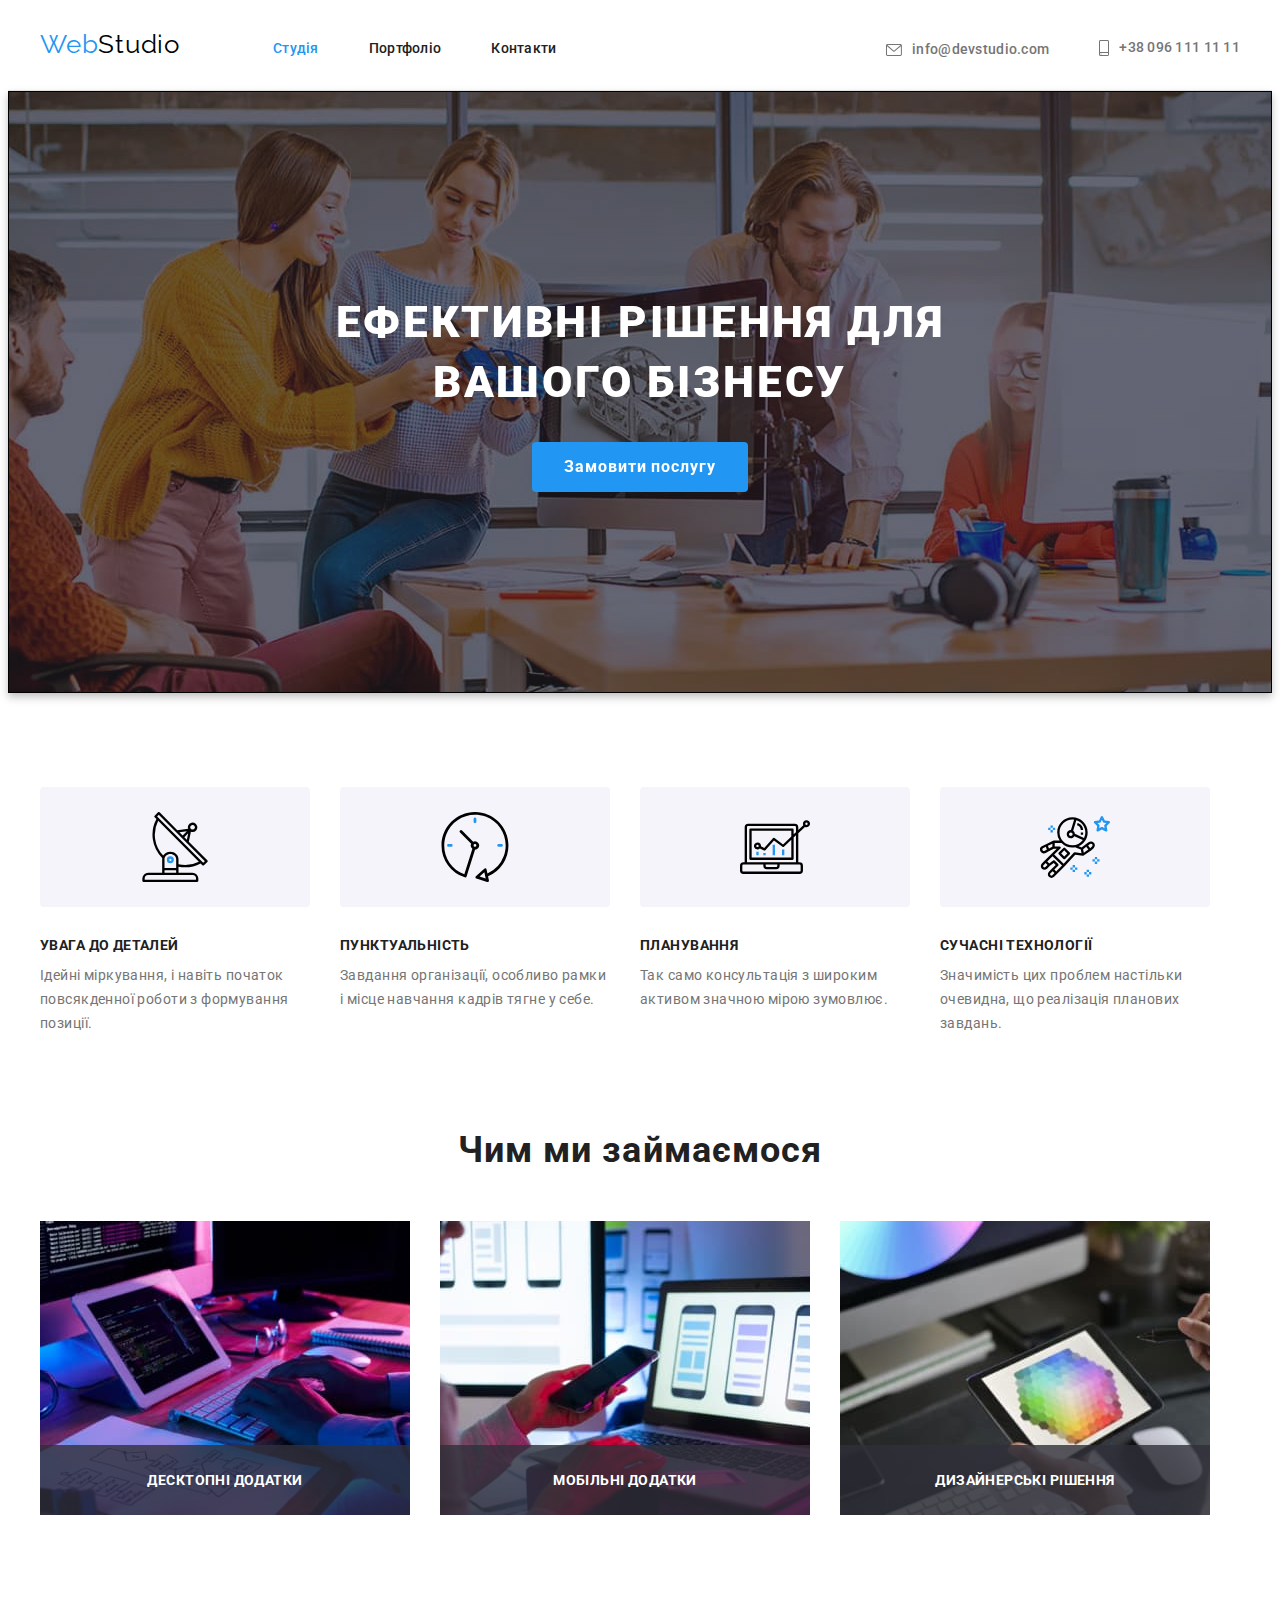
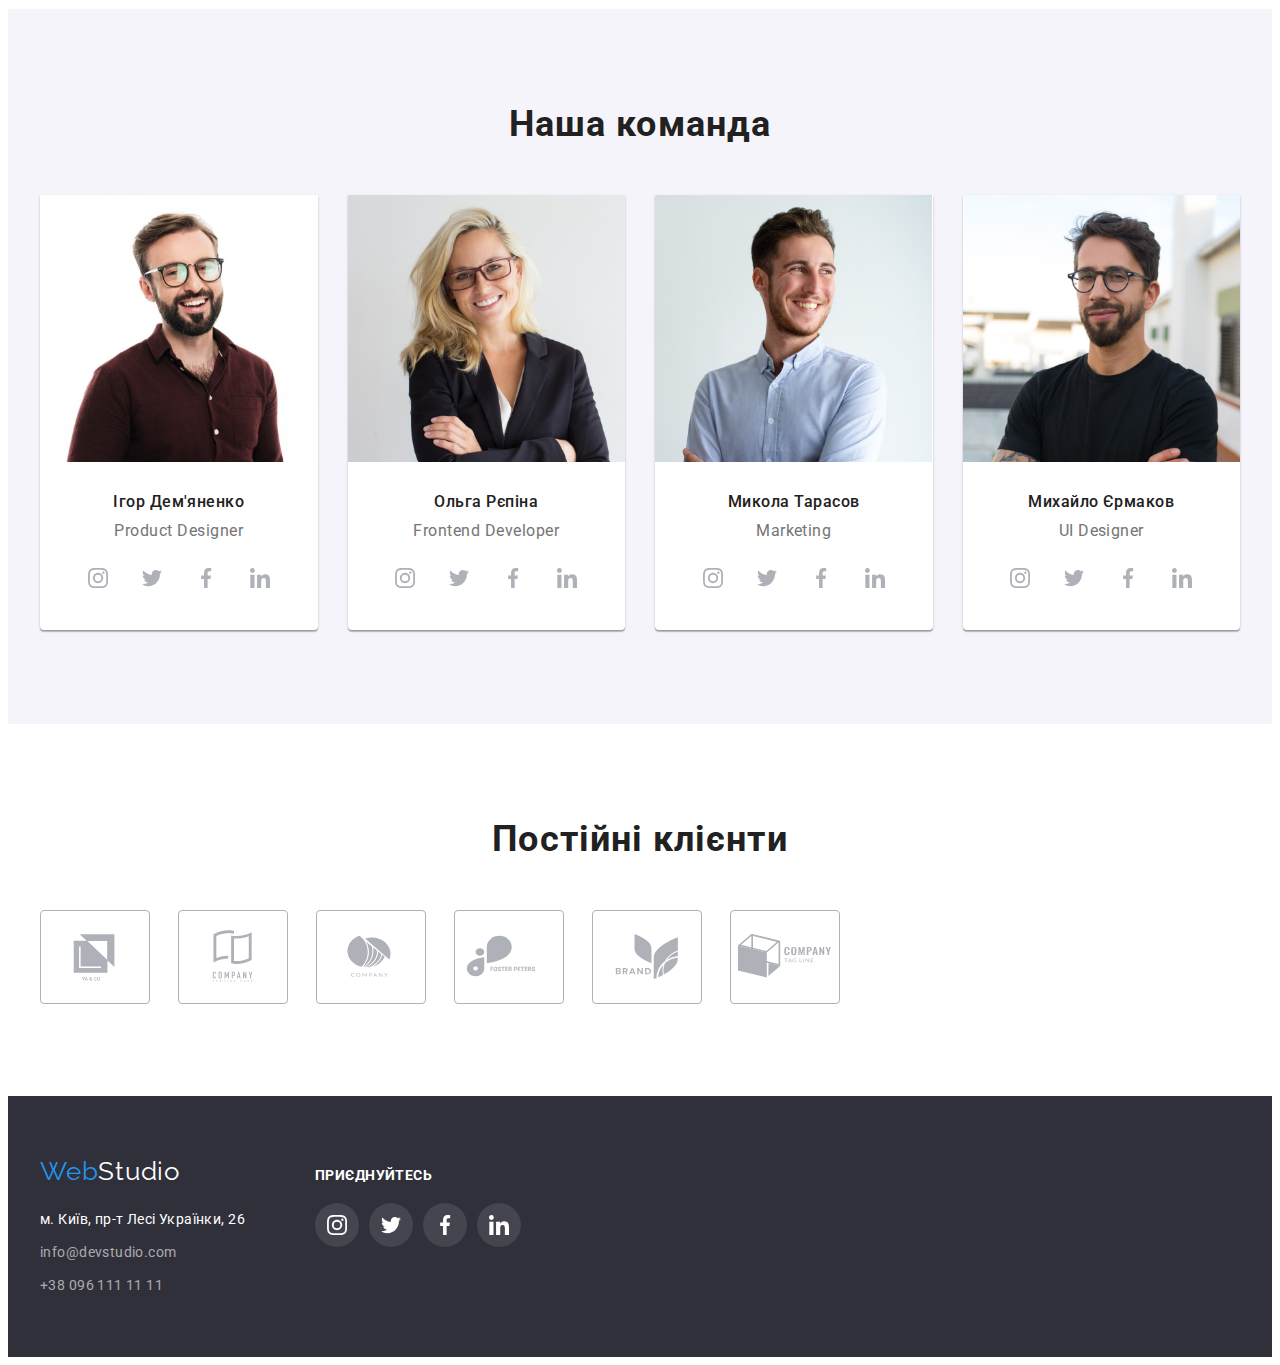
==== commit 07a1ed31: "overlay work" ====
--- a/index.html
+++ b/index.html
@@ -134,7 +134,7 @@
           </ul>
         </div>
       </section>
-      <!-- робоча секція -->
+      <!-- ЗАЙНЯТІСТЬ -->
       <!-- ---------------------------------------------------секція -->
       <section class="work work-section">
         <!-- ------------------------------------------------контейнер -->
@@ -142,31 +142,34 @@
           <h2 class="work-title">Чим ми займаємося</h2>
           <ul class="work-list list">
             <li class="work-list-item">
-              <a href="">
-                <img
-                  src="./images/activity-1.jpg"
-                  alt="Людина друкує на компютері"
-                  width="370"
-                />
-              </a>
+              <img
+                src="./images/activity-1.jpg"
+                alt="Людина друкує на компютері"
+                width="370"
+              />
+              <div class="work-overlay">
+                <p class="work-text-overlay">Десктопні додатки</p>
+              </div>
             </li>
             <li class="work-list-item">
-              <a href="">
-                <img
-                  src="./images/activity-2.jpg"
-                  alt="Синхронізація мобільного телефону та компютера"
-                  width="370"
-                />
-              </a>
+              <img
+                src="./images/activity-2.jpg"
+                alt="Синхронізація мобільного телефону та компютера"
+                width="370"
+              />
+              <div class="work-overlay">
+                <p class="work-text-overlay">Мобільні додатки</p>
+              </div>
             </li>
             <li class="work-list-item">
-              <a href="">
-                <img
-                  src="./images/activity-3.jpg"
-                  alt="Людина малює фігури на планшеті"
-                  width="370"
-                />
-              </a>
+              <img
+                src="./images/activity-3.jpg"
+                alt="Людина малює фігури на планшеті"
+                width="370"
+              />
+              <div class="work-overlay">
+                <p class="work-text-overlay">Дизайнерські рішення</p>
+              </div>
             </li>
           </ul>
         </div>
--- a/css/styles.css
+++ b/css/styles.css
@@ -249,6 +249,27 @@
   display: flex;
   gap: 30px;
 }
+.work-list-item {
+  position: relative;
+}
+.work-overlay {
+  position: absolute;
+  bottom: 0;
+
+  width: 100%;
+  padding-top: 27px;
+  padding-bottom: 27px;
+  background-color: rgba(47, 48, 58, 0.8);
+}
+.work-text-overlay {
+  font-weight: 700;
+  font-size: 14px;
+  line-height: calc(16 / 14);
+  text-align: center;
+  letter-spacing: 0.03em;
+  text-transform: uppercase;
+  color: #ffffff;
+}
 
 /* ------------------------------КОМАНДА */
 .team-section {
@@ -318,12 +339,12 @@
   border-radius: 50%;
   width: 100%;
   height: 100%;
-  color: #AFB1B8;
+  color: #afb1b8;
 }
 .social-contacts-link:hover,
 .social-contacts-link:focus {
   background-color: var(--brand-color);
-  color:#ffffff;
+  color: #ffffff;
 }
 .team-soc-icon {
   fill: currentColor;
@@ -399,7 +420,7 @@
   line-height: calc(24 / 14);
   letter-spacing: 0.03em;
   font-style: normal;
-   text-decoration: none;
+  text-decoration: none;
   color: #ffffff;
   display: inline-block;
   margin-bottom: 9px;
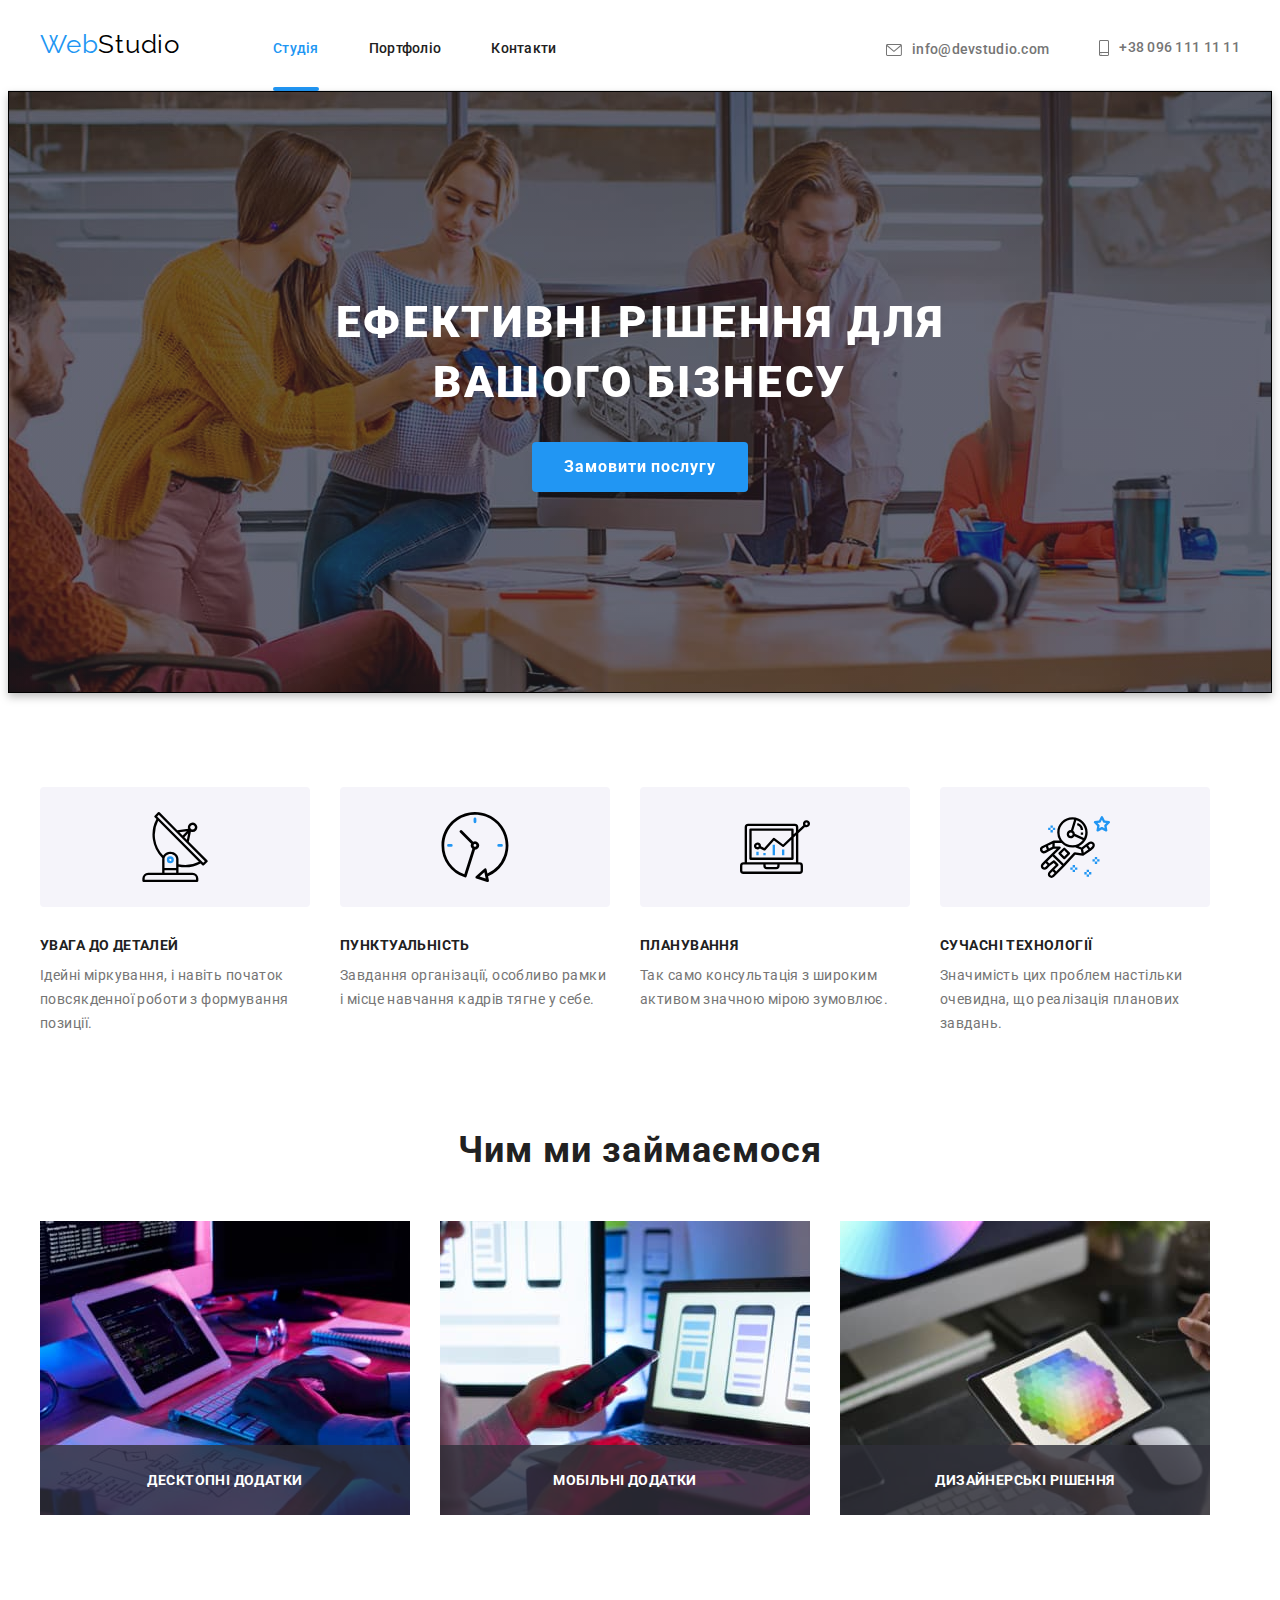
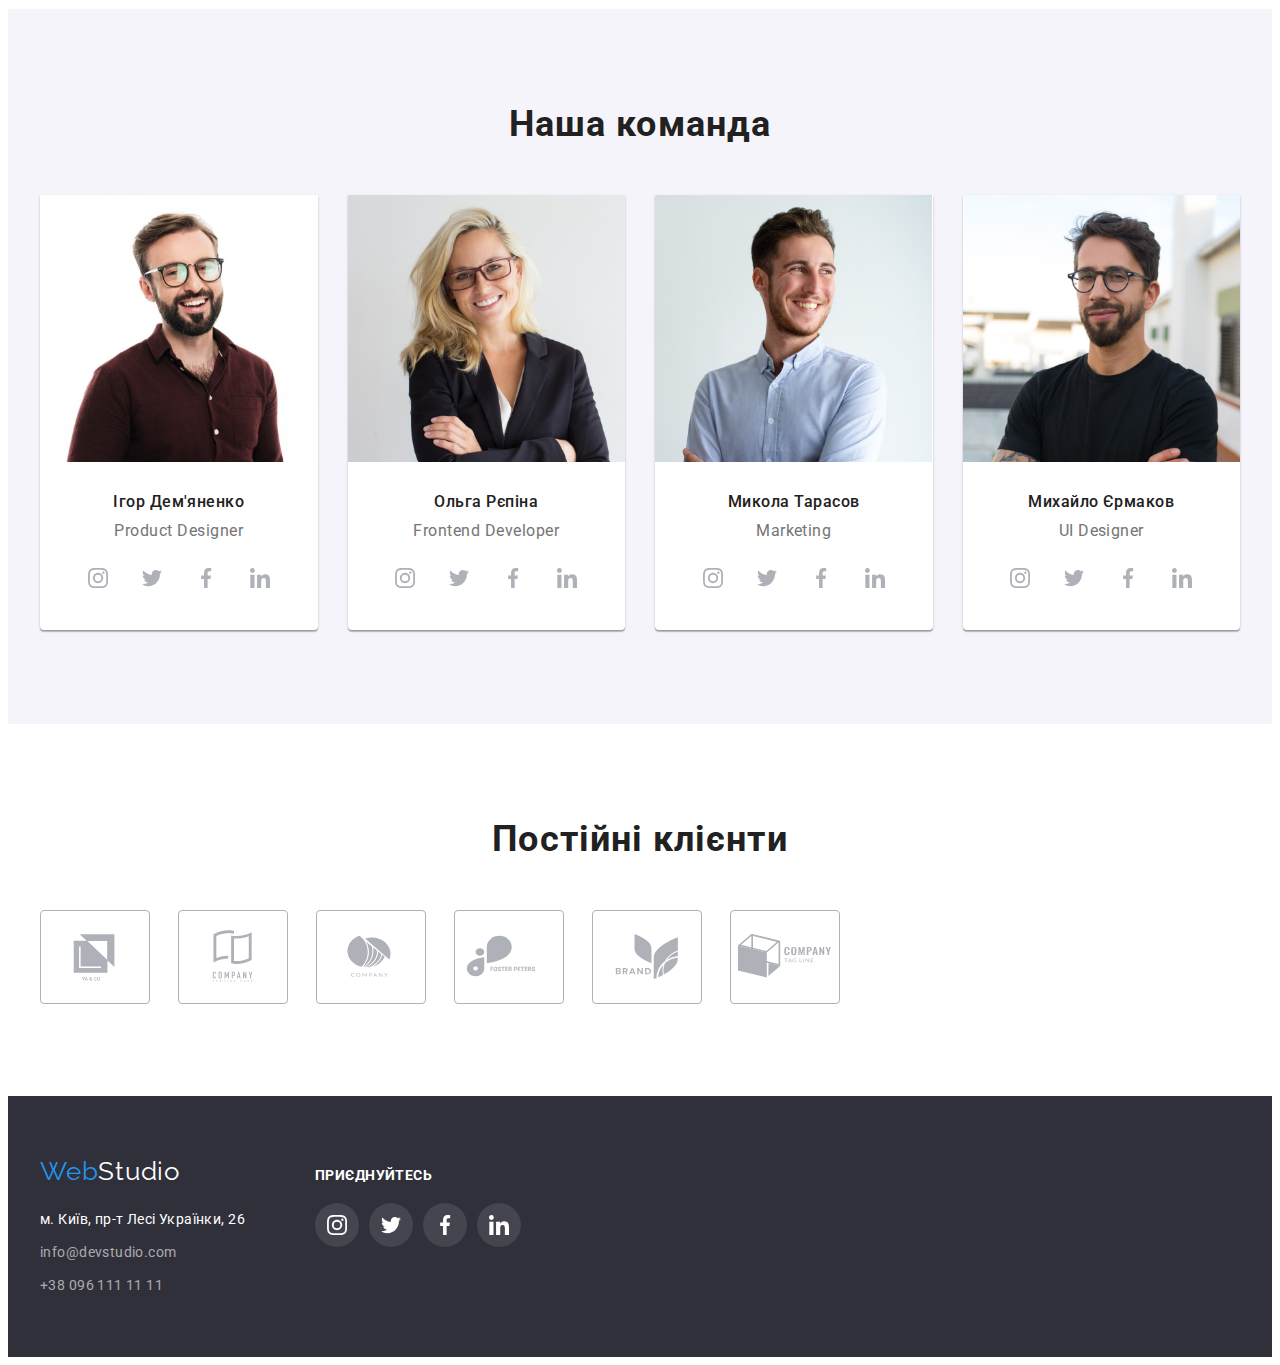
==== commit e9ed584e: "overlay current transition" ====
--- a/index.html
+++ b/index.html
@@ -186,7 +186,6 @@
                 class="team-list-img"
                 src="./images/photo-1.jpg"
                 alt="Член команди №1"
-                width=""
               />
               <div class="teammate-info">
                 <h3 class="team-subtitle">Ігор Дем'яненко</h3>
--- a/css/styles.css
+++ b/css/styles.css
@@ -1,6 +1,11 @@
 :root {
   --brand-color: #2196f3;
   --text-color: #757575;
+  --anima-tz: 250ms cubic-bezier(0.4, 0, 0.2, 1);
+}
+
+html {
+  scroll-behavior: smooth;
 }
 
 body {
@@ -43,6 +48,10 @@
   background-color: #ffffff;
   border-bottom: 1px solid #ececec;
 }
+.heder-container {
+  display: flex;
+  align-items: center;
+}
 .logo {
   font-family: "Raleway", sans-serif;
   font-size: 26px;
@@ -55,12 +64,7 @@
   color: #000000;
 }
 
-.heder-container {
-  display: flex;
-  align-items: center;
-}
-
-/*---------------------- навігація */
+/*------- навігація */
 
 .navigation {
   display: flex;
@@ -86,6 +90,9 @@
   line-height: 1.14;
   letter-spacing: 0.02em;
   color: #212121;
+
+  position: relative;
+  transition: color var(--anima-tz);
 }
 .navigation-link:hover,
 .navigation-link:focus {
@@ -110,6 +117,8 @@
   line-height: 1.14;
   letter-spacing: 0.02em;
   color: var(--text-color);
+
+  transition: color var(--anima-tz);
 }
 .header-mail-icon,
 .heder-tel-icon {
@@ -123,6 +132,20 @@
 .navigation-link.current {
   color: var(--brand-color);
 }
+
+.navigation-link.current::after {
+  content: "";
+  display: inline-block;
+  height: 4px;
+  width: 100%;
+  background: var(--brand-color);
+  border-radius: 2px;
+
+  position: absolute;
+  left: 0;
+  bottom: -2px;
+}
+/* transform: translateY(46px); або боттом -2 */
 
 /*------------------------------ ГЕРОЙ */
 .hero-section {
@@ -174,11 +197,13 @@
   border-color: transparent;
   cursor: pointer;
   background: var(--brand-color);
+
+  transition: background var(--anima-tz);
 }
 
 .hero-btn:hover,
 .hero-btn:focus {
-  background-color: rgb(8, 117, 219);
+  background-color: rgb(7, 102, 190);
 }
 
 /*------------------------------ ПЕРЕВАГИ */
@@ -340,12 +365,15 @@
   width: 100%;
   height: 100%;
   color: #afb1b8;
-}
+  transition: background-color var(--anima-tz), color var(--anima-tz);
+}
+
 .social-contacts-link:hover,
 .social-contacts-link:focus {
   background-color: var(--brand-color);
   color: #ffffff;
 }
+
 .team-soc-icon {
   fill: currentColor;
 }
@@ -382,6 +410,7 @@
   color: #afb1b8;
   border: 1px solid #afb1b8;
   border-radius: 4px;
+  transition: color var(--anima-tz), border var(--anima-tz);
 }
 .client-link:hover,
 .client-link:focus {
@@ -434,6 +463,8 @@
   letter-spacing: 0.03em;
   text-decoration: none;
   color: rgba(255, 255, 255, 0.6);
+
+  transition: color var(--anima-tz);
 }
 .address-mail {
   margin-bottom: 9px;
@@ -474,6 +505,8 @@
   color: #ffffff;
   background-color: rgba(255, 255, 255, 0.1);
   border-radius: 50%;
+
+  transition: background-color var(--anima-tz);
 }
 .social-frlink:hover,
 .social-frlink:focus {
@@ -512,7 +545,11 @@
   cursor: pointer;
   padding: 6px 22px;
   border-color: transparent;
-}
+
+  transition: color var(--anima-tz), background-color var(--anima-tz),
+    box-shadow var(--anima-tz);
+}
+
 .filtr-btn:hover,
 .filtr-btn:focus {
   color: #ffffff;
@@ -553,9 +590,79 @@
 }
 .p-projects-link {
   display: block;
+  transition: box-shadow var(--anima-tz);
 }
 .p-projects-item:hover .p-projects-link,
 .p-projects-item:focus .p-projects-link {
   box-shadow: 0px 1px 1px rgba(0, 0, 0, 0.12), 0px 4px 4px rgba(0, 0, 0, 0.06),
     1px 4px 6px rgba(0, 0, 0, 0.16);
 }
+
+/* оверлей */
+.project-overlay-thumb {
+  position: relative;
+  overflow: hidden;
+}
+
+.project-overlay {
+  position: absolute;
+  top: 0;
+  left: 0;
+
+  padding: 63px 24px;
+  height: 100%;
+  width: 100%;
+  background: rgba(33, 150, 243, 0.9);
+  /* border: 1px solid #000000; */
+  box-shadow: 0px 4px 4px rgba(0, 0, 0, 0.25);
+  opacity: 0;
+
+  transform: translateY(100%);
+  transition: transform var(--anima-tz), opacity var(--anima-tz);
+}
+
+.p-projects-item:hover .project-overlay {
+  transform: translateY(0);
+  opacity: 1;
+  backdrop-filter: blur(3px);
+}
+
+.project-overlay-text {
+  font-size: 18px;
+  line-height: calc(28 / 18);
+  letter-spacing: 0.03em;
+  color: #ffffff;
+}
+
+/* -------------------------оверлей з before */
+
+/* .project-overlay-thumb {
+  position: relative;
+}
+
+ .project-overlay-thumb::before {
+  position: absolute;
+  content: "";
+  display: inline-block;
+  width: 100%;
+  height: 100%;
+ background: rgba(33, 150, 243, 0.9);
+  border: 1px solid #000000;
+  box-shadow: 0px 4px 4px rgba(0, 0, 0, 0.25);
+  opacity: 0;
+ }
+ .project-overlay {
+  position: absolute;
+  top: 0;
+  left: 0;
+  padding: 63px 24px;
+  width: 100%;
+  opacity: 0;
+ }
+ .project-overlay-thumb:hover::before {
+ opacity: 1;
+ }
+ .project-overlay:hover {
+  opacity: 1;
+ } */
+/* -------------------------оверлей з before */
